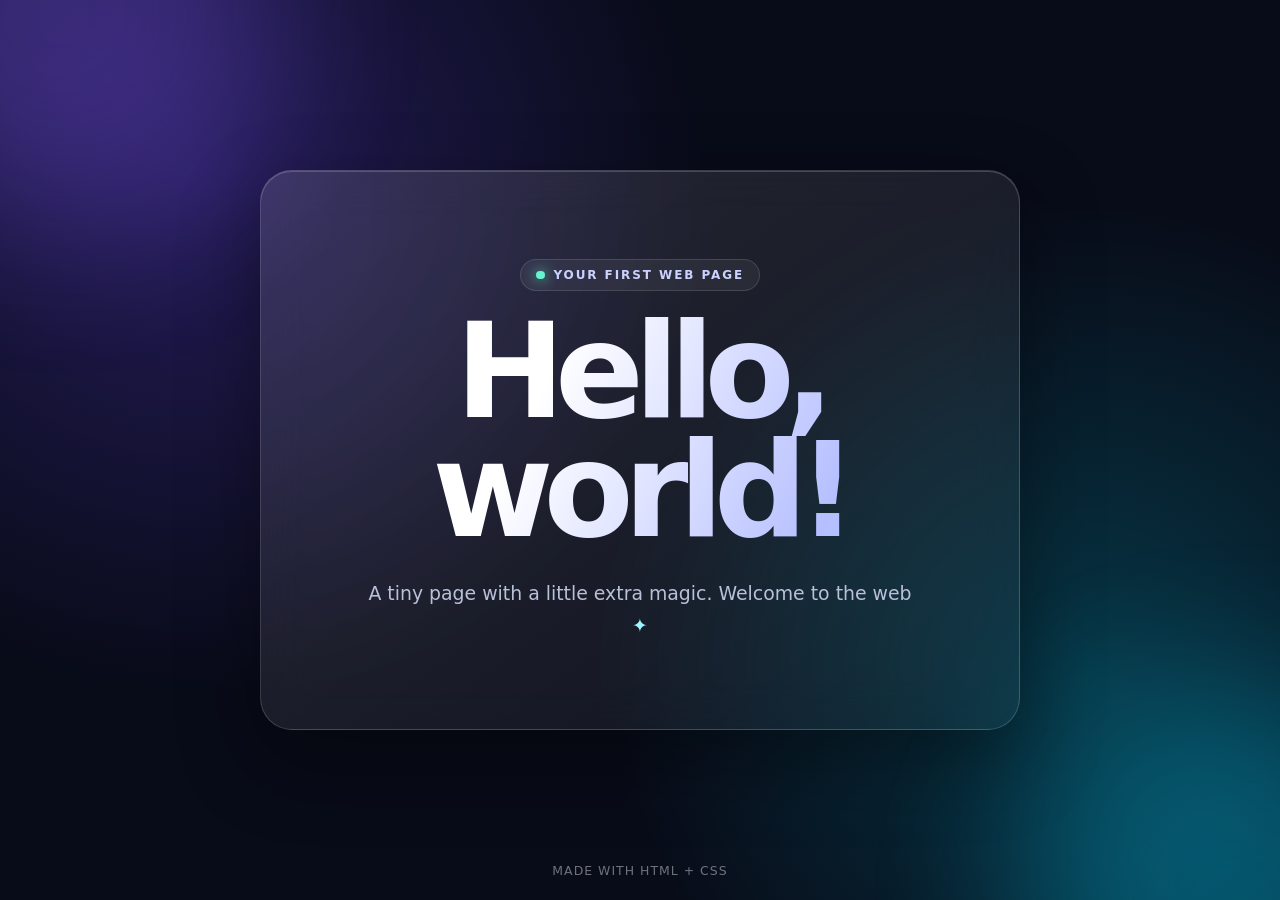
==== index.html @ 14d6f1de "first commit" ====
<!DOCTYPE html>
<html lang="en">
<head>
  <meta charset="UTF-8">
  <meta name="viewport" content="width=device-width, initial-scale=1.0">
  <meta name="theme-color" content="#080b18">
  <title>Hello, World!</title>
  <style>
    :root {
      color-scheme: dark;
      font-family: Inter, ui-sans-serif, system-ui, -apple-system, BlinkMacSystemFont, "Segoe UI", sans-serif;
      background: #080b18;
      color: #f8f9ff;
    }

    * {
      box-sizing: border-box;
    }

    body {
      min-height: 100vh;
      margin: 0;
      overflow: hidden;
      display: grid;
      place-items: center;
      background:
        radial-gradient(circle at 15% 20%, rgba(111, 72, 255, 0.28), transparent 32rem),
        radial-gradient(circle at 85% 75%, rgba(0, 229, 255, 0.20), transparent 30rem),
        #080b18;
    }

    body::before {
      content: "";
      position: fixed;
      inset: 0;
      pointer-events: none;
      opacity: 0.42;
      background-image: radial-gradient(rgba(255, 255, 255, 0.65) 0.7px, transparent 0.7px);
      background-size: 28px 28px;
      mask-image: linear-gradient(to bottom, black, transparent 85%);
    }

    .orb {
      position: fixed;
      width: 26rem;
      aspect-ratio: 1;
      border-radius: 50%;
      filter: blur(80px);
      opacity: 0.3;
      pointer-events: none;
      animation: drift 12s ease-in-out infinite alternate;
    }

    .orb.one {
      top: -12rem;
      left: -9rem;
      background: #865dff;
    }

    .orb.two {
      right: -10rem;
      bottom: -13rem;
      background: #00d4ff;
      animation-delay: -5s;
    }

    main {
      position: relative;
      width: min(90%, 760px);
      padding: clamp(2.5rem, 8vw, 5.5rem);
      text-align: center;
      isolation: isolate;
      border: 1px solid rgba(255, 255, 255, 0.16);
      border-radius: 32px;
      background: linear-gradient(145deg, rgba(255, 255, 255, 0.12), rgba(255, 255, 255, 0.035));
      box-shadow:
        0 30px 80px rgba(0, 0, 0, 0.38),
        inset 0 1px 0 rgba(255, 255, 255, 0.18);
      backdrop-filter: blur(24px);
      animation: arrive 900ms cubic-bezier(.2, .8, .2, 1) both;
    }

    .eyebrow {
      display: inline-flex;
      align-items: center;
      gap: 0.55rem;
      margin: 0 0 1.4rem;
      padding: 0.5rem 0.9rem;
      border: 1px solid rgba(255, 255, 255, 0.12);
      border-radius: 999px;
      color: #cbd2ff;
      background: rgba(255, 255, 255, 0.06);
      font-size: 0.75rem;
      font-weight: 700;
      letter-spacing: 0.16em;
      text-transform: uppercase;
    }

    .eyebrow::before {
      content: "";
      width: 0.55rem;
      aspect-ratio: 1;
      border-radius: 50%;
      background: #64f4cf;
      box-shadow: 0 0 14px #64f4cf;
      animation: pulse 2s ease-in-out infinite;
    }

    h1 {
      margin: 0;
      font-size: clamp(3.7rem, 12vw, 8.2rem);
      line-height: 0.9;
      letter-spacing: -0.075em;
      background: linear-gradient(115deg, #ffffff 18%, #b5bfff 45%, #70f0ff 78%, #ffffff);
      background-size: 200% auto;
      -webkit-background-clip: text;
      background-clip: text;
      color: transparent;
      animation: shine 6s linear infinite;
    }

    p {
      max-width: 34rem;
      margin: 1.7rem auto 0;
      color: #b9c0d9;
      font-size: clamp(1rem, 2.5vw, 1.18rem);
      line-height: 1.7;
    }

    .sparkle {
      display: inline-block;
      color: #9cf5ff;
      animation: twinkle 1.8s ease-in-out infinite;
    }

    footer {
      position: fixed;
      bottom: 1.4rem;
      color: rgba(255, 255, 255, 0.42);
      font-size: 0.78rem;
      letter-spacing: 0.08em;
    }

    @keyframes arrive {
      from { opacity: 0; transform: translateY(28px) scale(0.97); }
      to { opacity: 1; transform: translateY(0) scale(1); }
    }

    @keyframes shine {
      to { background-position: 200% center; }
    }

    @keyframes pulse {
      50% { opacity: 0.45; transform: scale(0.72); }
    }

    @keyframes twinkle {
      50% { transform: rotate(18deg) scale(1.35); text-shadow: 0 0 14px #70f0ff; }
    }

    @keyframes drift {
      to { transform: translate(5rem, 3rem) scale(1.1); }
    }

    @media (max-width: 520px) {
      main { border-radius: 24px; }
      h1 { line-height: 0.96; }
    }

    @media (prefers-reduced-motion: reduce) {
      *, *::before, *::after {
        animation-duration: 0.01ms !important;
        animation-iteration-count: 1 !important;
      }
    }
  </style>
</head>
<body>
  <div class="orb one" aria-hidden="true"></div>
  <div class="orb two" aria-hidden="true"></div>

  <main>
    <div class="eyebrow">Your first web page</div>
    <h1>Hello,<br>world!</h1>
    <p>
      A tiny page with a little extra magic.
      Welcome to the web <span class="sparkle" aria-hidden="true">✦</span>
    </p>
  </main>

  <footer>MADE WITH HTML + CSS</footer>
</body>
</html>
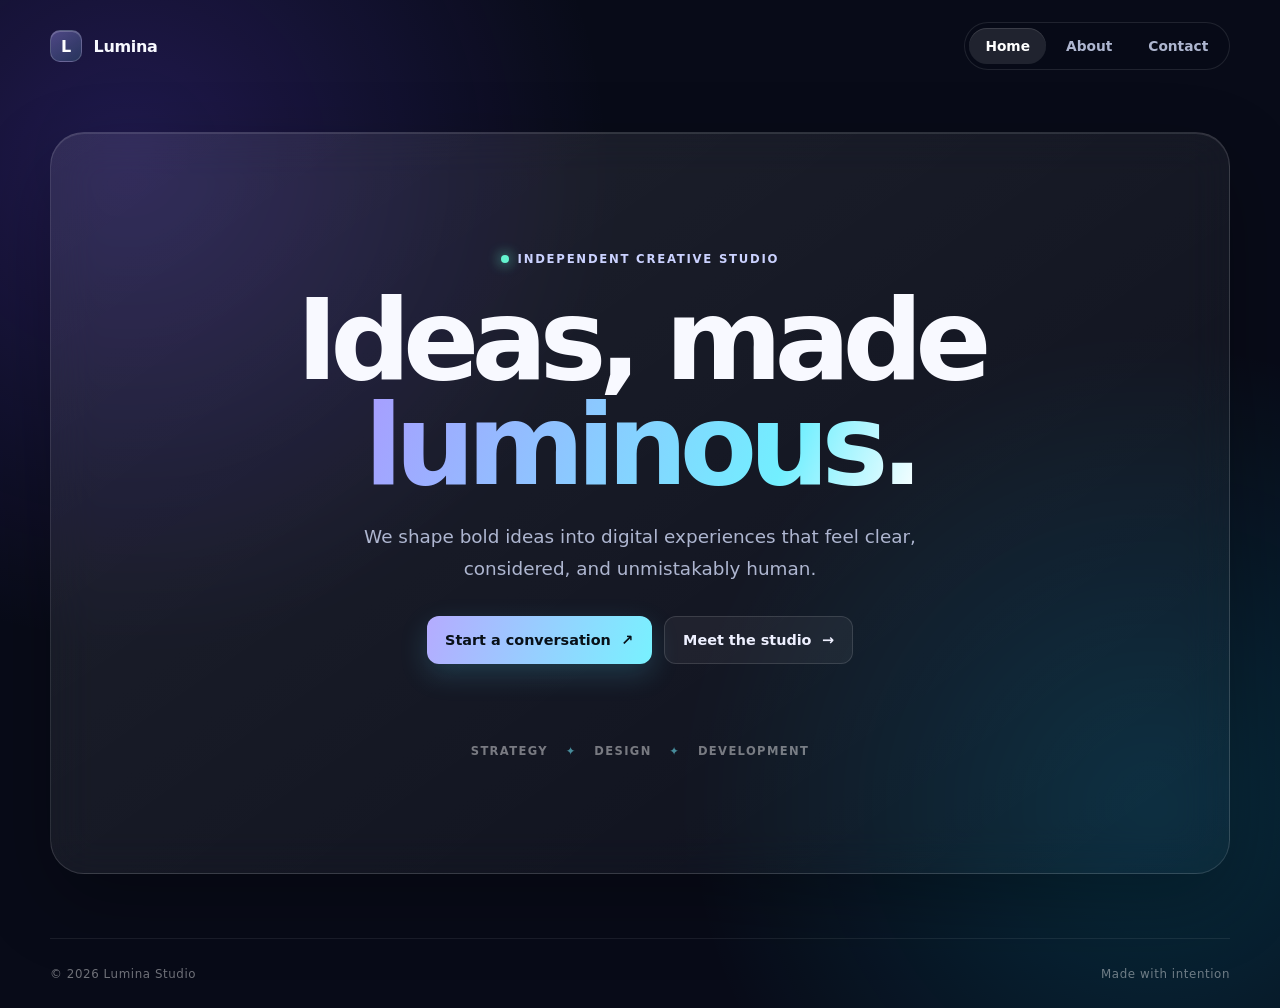
==== commit 65c21dfc: "about page" ====
--- a/index.html
+++ b/index.html
@@ -4,190 +4,55 @@
   <meta charset="UTF-8">
   <meta name="viewport" content="width=device-width, initial-scale=1.0">
   <meta name="theme-color" content="#080b18">
-  <title>Hello, World!</title>
-  <style>
-    :root {
-      color-scheme: dark;
-      font-family: Inter, ui-sans-serif, system-ui, -apple-system, BlinkMacSystemFont, "Segoe UI", sans-serif;
-      background: #080b18;
-      color: #f8f9ff;
-    }
-
-    * {
-      box-sizing: border-box;
-    }
-
-    body {
-      min-height: 100vh;
-      margin: 0;
-      overflow: hidden;
-      display: grid;
-      place-items: center;
-      background:
-        radial-gradient(circle at 15% 20%, rgba(111, 72, 255, 0.28), transparent 32rem),
-        radial-gradient(circle at 85% 75%, rgba(0, 229, 255, 0.20), transparent 30rem),
-        #080b18;
-    }
-
-    body::before {
-      content: "";
-      position: fixed;
-      inset: 0;
-      pointer-events: none;
-      opacity: 0.42;
-      background-image: radial-gradient(rgba(255, 255, 255, 0.65) 0.7px, transparent 0.7px);
-      background-size: 28px 28px;
-      mask-image: linear-gradient(to bottom, black, transparent 85%);
-    }
-
-    .orb {
-      position: fixed;
-      width: 26rem;
-      aspect-ratio: 1;
-      border-radius: 50%;
-      filter: blur(80px);
-      opacity: 0.3;
-      pointer-events: none;
-      animation: drift 12s ease-in-out infinite alternate;
-    }
-
-    .orb.one {
-      top: -12rem;
-      left: -9rem;
-      background: #865dff;
-    }
-
-    .orb.two {
-      right: -10rem;
-      bottom: -13rem;
-      background: #00d4ff;
-      animation-delay: -5s;
-    }
-
-    main {
-      position: relative;
-      width: min(90%, 760px);
-      padding: clamp(2.5rem, 8vw, 5.5rem);
-      text-align: center;
-      isolation: isolate;
-      border: 1px solid rgba(255, 255, 255, 0.16);
-      border-radius: 32px;
-      background: linear-gradient(145deg, rgba(255, 255, 255, 0.12), rgba(255, 255, 255, 0.035));
-      box-shadow:
-        0 30px 80px rgba(0, 0, 0, 0.38),
-        inset 0 1px 0 rgba(255, 255, 255, 0.18);
-      backdrop-filter: blur(24px);
-      animation: arrive 900ms cubic-bezier(.2, .8, .2, 1) both;
-    }
-
-    .eyebrow {
-      display: inline-flex;
-      align-items: center;
-      gap: 0.55rem;
-      margin: 0 0 1.4rem;
-      padding: 0.5rem 0.9rem;
-      border: 1px solid rgba(255, 255, 255, 0.12);
-      border-radius: 999px;
-      color: #cbd2ff;
-      background: rgba(255, 255, 255, 0.06);
-      font-size: 0.75rem;
-      font-weight: 700;
-      letter-spacing: 0.16em;
-      text-transform: uppercase;
-    }
-
-    .eyebrow::before {
-      content: "";
-      width: 0.55rem;
-      aspect-ratio: 1;
-      border-radius: 50%;
-      background: #64f4cf;
-      box-shadow: 0 0 14px #64f4cf;
-      animation: pulse 2s ease-in-out infinite;
-    }
-
-    h1 {
-      margin: 0;
-      font-size: clamp(3.7rem, 12vw, 8.2rem);
-      line-height: 0.9;
-      letter-spacing: -0.075em;
-      background: linear-gradient(115deg, #ffffff 18%, #b5bfff 45%, #70f0ff 78%, #ffffff);
-      background-size: 200% auto;
-      -webkit-background-clip: text;
-      background-clip: text;
-      color: transparent;
-      animation: shine 6s linear infinite;
-    }
-
-    p {
-      max-width: 34rem;
-      margin: 1.7rem auto 0;
-      color: #b9c0d9;
-      font-size: clamp(1rem, 2.5vw, 1.18rem);
-      line-height: 1.7;
-    }
-
-    .sparkle {
-      display: inline-block;
-      color: #9cf5ff;
-      animation: twinkle 1.8s ease-in-out infinite;
-    }
-
-    footer {
-      position: fixed;
-      bottom: 1.4rem;
-      color: rgba(255, 255, 255, 0.42);
-      font-size: 0.78rem;
-      letter-spacing: 0.08em;
-    }
-
-    @keyframes arrive {
-      from { opacity: 0; transform: translateY(28px) scale(0.97); }
-      to { opacity: 1; transform: translateY(0) scale(1); }
-    }
-
-    @keyframes shine {
-      to { background-position: 200% center; }
-    }
-
-    @keyframes pulse {
-      50% { opacity: 0.45; transform: scale(0.72); }
-    }
-
-    @keyframes twinkle {
-      50% { transform: rotate(18deg) scale(1.35); text-shadow: 0 0 14px #70f0ff; }
-    }
-
-    @keyframes drift {
-      to { transform: translate(5rem, 3rem) scale(1.1); }
-    }
-
-    @media (max-width: 520px) {
-      main { border-radius: 24px; }
-      h1 { line-height: 0.96; }
-    }
-
-    @media (prefers-reduced-motion: reduce) {
-      *, *::before, *::after {
-        animation-duration: 0.01ms !important;
-        animation-iteration-count: 1 !important;
-      }
-    }
-  </style>
+  <meta name="description" content="A small creative studio turning thoughtful ideas into memorable digital experiences.">
+  <title>Lumina — Digital experiences with a human pulse</title>
+  <link rel="stylesheet" href="styles.css">
 </head>
 <body>
-  <div class="orb one" aria-hidden="true"></div>
-  <div class="orb two" aria-hidden="true"></div>
+  <div class="orb orb-one" aria-hidden="true"></div>
+  <div class="orb orb-two" aria-hidden="true"></div>
 
-  <main>
-    <div class="eyebrow">Your first web page</div>
-    <h1>Hello,<br>world!</h1>
-    <p>
-      A tiny page with a little extra magic.
-      Welcome to the web <span class="sparkle" aria-hidden="true">✦</span>
-    </p>
+  <header class="site-header">
+    <a class="brand" href="index.html" aria-label="Lumina home">
+      <span class="brand-mark" aria-hidden="true">L</span>
+      <span>Lumina</span>
+    </a>
+    <nav aria-label="Main navigation">
+      <a class="active" href="index.html" aria-current="page">Home</a>
+      <a href="about.html">About</a>
+      <a href="contact.html">Contact</a>
+    </nav>
+  </header>
+
+  <main class="home-main">
+    <section class="hero glass">
+      <div class="eyebrow">Independent creative studio</div>
+      <h1>Ideas, made <span>luminous.</span></h1>
+      <p class="hero-copy">
+        We shape bold ideas into digital experiences that feel clear,
+        considered, and unmistakably human.
+      </p>
+      <div class="button-row">
+        <a class="button button-primary" href="contact.html">
+          Start a conversation <span aria-hidden="true">↗</span>
+        </a>
+        <a class="button button-quiet" href="about.html">
+          Meet the studio <span aria-hidden="true">→</span>
+        </a>
+      </div>
+      <div class="hero-meta" aria-label="Studio principles">
+        <span>Strategy</span>
+        <span>Design</span>
+        <span>Development</span>
+      </div>
+    </section>
   </main>
 
-  <footer>MADE WITH HTML + CSS</footer>
+  <footer class="site-footer">
+    <span>© <span data-year></span> Lumina Studio</span>
+    <span>Made with intention</span>
+  </footer>
+
+  <script src="script.js"></script>
 </body>
 </html>
--- a/styles.css
+++ b/styles.css
@@ -0,0 +1,447 @@
+:root {
+  color-scheme: dark;
+  --ink: #f8f9ff;
+  --muted: #aeb6d0;
+  --line: rgba(255, 255, 255, 0.13);
+  --violet: #a89cff;
+  --cyan: #72efff;
+  --mint: #64f4cf;
+  font-family: Inter, ui-sans-serif, system-ui, -apple-system, BlinkMacSystemFont, "Segoe UI", sans-serif;
+  background: #080b18;
+  color: var(--ink);
+}
+
+* { box-sizing: border-box; }
+html { scroll-behavior: smooth; }
+
+body {
+  min-height: 100vh;
+  margin: 0;
+  overflow-x: hidden;
+  display: flex;
+  flex-direction: column;
+  background:
+    radial-gradient(circle at 10% 16%, rgba(111, 72, 255, 0.23), transparent 30rem),
+    radial-gradient(circle at 90% 80%, rgba(0, 212, 255, 0.16), transparent 29rem),
+    #080b18;
+}
+
+body::before {
+  content: "";
+  position: fixed;
+  inset: 0;
+  z-index: -2;
+  pointer-events: none;
+  opacity: 0.3;
+  background-image: radial-gradient(rgba(255, 255, 255, 0.7) 0.65px, transparent 0.65px);
+  background-size: 30px 30px;
+  mask-image: linear-gradient(to bottom, black, transparent 88%);
+}
+
+a { color: inherit; text-decoration: none; }
+
+.orb {
+  position: fixed;
+  z-index: -1;
+  width: 26rem;
+  aspect-ratio: 1;
+  border-radius: 50%;
+  filter: blur(90px);
+  opacity: 0.25;
+  pointer-events: none;
+  animation: drift 13s ease-in-out infinite alternate;
+}
+
+.orb-one { top: -13rem; left: -10rem; background: #865dff; }
+.orb-two { right: -11rem; bottom: -14rem; background: #00d4ff; animation-delay: -6s; }
+
+.site-header,
+.site-footer,
+.home-main,
+.page-main {
+  width: min(calc(100% - 2.5rem), 1180px);
+  margin-inline: auto;
+}
+
+.site-header {
+  min-height: 92px;
+  display: flex;
+  align-items: center;
+  justify-content: space-between;
+  gap: 2rem;
+  animation: arrive 700ms ease both;
+}
+
+.brand {
+  display: inline-flex;
+  align-items: center;
+  gap: 0.72rem;
+  font-weight: 760;
+  letter-spacing: -0.02em;
+}
+
+.brand-mark {
+  width: 2rem;
+  aspect-ratio: 1;
+  display: grid;
+  place-items: center;
+  border: 1px solid rgba(255, 255, 255, 0.18);
+  border-radius: 10px;
+  background: linear-gradient(145deg, rgba(168, 156, 255, 0.38), rgba(114, 239, 255, 0.14));
+  color: #fff;
+  box-shadow: inset 0 1px 0 rgba(255, 255, 255, 0.2);
+}
+
+nav {
+  display: flex;
+  align-items: center;
+  gap: 0.25rem;
+  padding: 0.3rem;
+  border: 1px solid rgba(255, 255, 255, 0.1);
+  border-radius: 999px;
+  background: rgba(8, 11, 24, 0.48);
+  backdrop-filter: blur(18px);
+}
+
+nav a {
+  padding: 0.62rem 1rem;
+  border-radius: 999px;
+  color: #aeb6d0;
+  font-size: 0.86rem;
+  font-weight: 650;
+  transition: color 180ms ease, background 180ms ease;
+}
+
+nav a:hover,
+nav a:focus-visible { color: #fff; }
+
+nav a.active {
+  color: #fff;
+  background: rgba(255, 255, 255, 0.1);
+  box-shadow: inset 0 1px 0 rgba(255, 255, 255, 0.12);
+}
+
+.glass {
+  border: 1px solid var(--line);
+  background: linear-gradient(145deg, rgba(255, 255, 255, 0.095), rgba(255, 255, 255, 0.025));
+  box-shadow: 0 28px 75px rgba(0, 0, 0, 0.28), inset 0 1px 0 rgba(255, 255, 255, 0.11);
+  backdrop-filter: blur(22px);
+}
+
+.home-main {
+  flex: 1;
+  display: grid;
+  place-items: center;
+  padding-block: 2.5rem 4rem;
+}
+
+.hero {
+  width: 100%;
+  padding: clamp(3rem, 9vw, 7.5rem) clamp(1.5rem, 8vw, 7.2rem);
+  text-align: center;
+  border-radius: 34px;
+  animation: arrive 800ms 80ms cubic-bezier(.2, .8, .2, 1) both;
+}
+
+.eyebrow {
+  display: inline-flex;
+  align-items: center;
+  gap: 0.55rem;
+  margin-bottom: 1.35rem;
+  color: #cbd2ff;
+  font-size: 0.73rem;
+  font-weight: 760;
+  letter-spacing: 0.15em;
+  text-transform: uppercase;
+}
+
+.eyebrow::before {
+  content: "";
+  width: 0.5rem;
+  aspect-ratio: 1;
+  border-radius: 50%;
+  background: var(--mint);
+  box-shadow: 0 0 13px var(--mint);
+  animation: pulse 2s ease-in-out infinite;
+}
+
+h1, h2, p { margin-top: 0; }
+
+h1 {
+  margin-bottom: 1.5rem;
+  font-size: clamp(3.4rem, 8.8vw, 7.4rem);
+  line-height: 0.93;
+  letter-spacing: -0.07em;
+}
+
+h1 span {
+  background: linear-gradient(112deg, var(--violet), var(--cyan) 75%, #fff);
+  -webkit-background-clip: text;
+  background-clip: text;
+  color: transparent;
+}
+
+.hero-copy,
+.page-intro > p,
+.contact-intro > p {
+  color: var(--muted);
+  font-size: clamp(1rem, 2vw, 1.15rem);
+  line-height: 1.7;
+}
+
+.hero-copy {
+  max-width: 38rem;
+  margin: 0 auto 2rem;
+}
+
+.button-row {
+  display: flex;
+  justify-content: center;
+  flex-wrap: wrap;
+  gap: 0.75rem;
+}
+
+.button {
+  min-height: 3rem;
+  display: inline-flex;
+  align-items: center;
+  justify-content: center;
+  gap: 0.65rem;
+  padding: 0.8rem 1.15rem;
+  border: 0;
+  border-radius: 12px;
+  font: inherit;
+  font-size: 0.9rem;
+  font-weight: 720;
+  cursor: pointer;
+  transition: transform 180ms ease, box-shadow 180ms ease;
+}
+
+.button:hover { transform: translateY(-2px); }
+
+.button-primary {
+  color: #081018;
+  background: linear-gradient(110deg, #b5abff, #78f2ff);
+  box-shadow: 0 10px 28px rgba(84, 222, 255, 0.18);
+}
+
+.button-primary:hover { box-shadow: 0 14px 34px rgba(84, 222, 255, 0.27); }
+
+.button-quiet {
+  border: 1px solid var(--line);
+  color: #eef0ff;
+  background: rgba(255, 255, 255, 0.05);
+}
+
+.hero-meta {
+  margin-top: clamp(3rem, 7vw, 5rem);
+  display: flex;
+  align-items: center;
+  justify-content: center;
+  gap: 1.1rem;
+  color: rgba(255, 255, 255, 0.43);
+  font-size: 0.72rem;
+  font-weight: 700;
+  letter-spacing: 0.12em;
+  text-transform: uppercase;
+}
+
+.hero-meta span + span::before {
+  content: "✦";
+  margin-right: 1.1rem;
+  color: rgba(114, 239, 255, 0.55);
+}
+
+.page-main {
+  flex: 1;
+  padding: clamp(3.5rem, 7vw, 6.5rem) 0;
+}
+
+.page-intro { max-width: 900px; animation: arrive 750ms 60ms ease both; }
+.page-intro h1, .contact-intro h1 { font-size: clamp(3.3rem, 8vw, 6.8rem); }
+.page-intro > p { max-width: 44rem; }
+
+.about-grid {
+  display: grid;
+  grid-template-columns: repeat(3, 1fr);
+  gap: 1rem;
+  margin-top: clamp(3rem, 6vw, 5rem);
+}
+
+.story-card {
+  min-height: 260px;
+  padding: 1.6rem;
+  border-radius: 22px;
+  animation: arrive 700ms ease both;
+}
+
+.story-card:nth-child(2) { animation-delay: 90ms; }
+.story-card:nth-child(3) { animation-delay: 180ms; }
+
+.card-number {
+  display: block;
+  margin-bottom: 4rem;
+  color: var(--cyan);
+  font-size: 0.72rem;
+  font-weight: 750;
+  letter-spacing: 0.12em;
+}
+
+.story-card h2, .form-card h2 {
+  margin-bottom: 0.7rem;
+  font-size: 1.35rem;
+  letter-spacing: -0.035em;
+}
+
+.story-card p {
+  margin-bottom: 0;
+  color: var(--muted);
+  line-height: 1.65;
+}
+
+.manifesto {
+  margin-top: 1rem;
+  padding: clamp(1.6rem, 5vw, 3rem);
+  border-radius: 22px;
+  display: flex;
+  align-items: end;
+  justify-content: space-between;
+  gap: 2rem;
+}
+
+.quote {
+  max-width: 42rem;
+  margin-bottom: 0;
+  font-size: clamp(1.35rem, 3vw, 2.2rem);
+  line-height: 1.35;
+  letter-spacing: -0.035em;
+}
+
+.text-link {
+  flex: 0 0 auto;
+  color: var(--cyan);
+  font-size: 0.88rem;
+  font-weight: 720;
+}
+
+.contact-layout {
+  display: grid;
+  grid-template-columns: minmax(0, 0.9fr) minmax(480px, 1.1fr);
+  align-items: start;
+  gap: clamp(2rem, 6vw, 6rem);
+}
+
+.contact-intro { padding-top: 1.5rem; animation: arrive 700ms ease both; }
+.contact-intro > p { max-width: 35rem; }
+
+.contact-details {
+  display: grid;
+  gap: 1.6rem;
+  margin-top: 3rem;
+}
+
+.contact-details > div { display: grid; gap: 0.35rem; }
+
+.detail-label {
+  color: #7f89a8;
+  font-size: 0.7rem;
+  font-weight: 750;
+  letter-spacing: 0.13em;
+  text-transform: uppercase;
+}
+
+.contact-details a { color: var(--cyan); }
+
+.form-card {
+  padding: clamp(1.5rem, 4vw, 2.5rem);
+  border-radius: 26px;
+  animation: arrive 760ms 90ms ease both;
+}
+
+.form-card h2 { margin-bottom: 1.8rem; }
+form { display: grid; gap: 1.15rem; }
+.field-row { display: grid; grid-template-columns: 1fr 1fr; gap: 1rem; }
+
+label {
+  display: grid;
+  gap: 0.55rem;
+  color: #dce0f2;
+  font-size: 0.78rem;
+  font-weight: 680;
+}
+
+input, select, textarea {
+  width: 100%;
+  border: 1px solid rgba(255, 255, 255, 0.12);
+  border-radius: 11px;
+  outline: none;
+  padding: 0.88rem 0.95rem;
+  color: #f8f9ff;
+  background: rgba(3, 6, 16, 0.42);
+  font: inherit;
+  font-size: 0.9rem;
+  transition: border-color 180ms ease, box-shadow 180ms ease;
+}
+
+input::placeholder, textarea::placeholder { color: #69728e; }
+select { color-scheme: dark; }
+textarea { resize: vertical; min-height: 125px; }
+
+input:focus, select:focus, textarea:focus {
+  border-color: rgba(114, 239, 255, 0.58);
+  box-shadow: 0 0 0 3px rgba(114, 239, 255, 0.08);
+}
+
+.submit-button { justify-self: start; min-width: 150px; }
+.form-status { min-height: 1.3rem; margin: 0; color: var(--mint); font-size: 0.82rem; }
+
+.site-footer {
+  min-height: 70px;
+  display: flex;
+  justify-content: space-between;
+  align-items: center;
+  gap: 1rem;
+  border-top: 1px solid rgba(255, 255, 255, 0.08);
+  color: rgba(255, 255, 255, 0.42);
+  font-size: 0.74rem;
+  letter-spacing: 0.05em;
+}
+
+.site-footer a:hover { color: #fff; }
+
+@keyframes arrive {
+  from { opacity: 0; transform: translateY(22px); }
+  to { opacity: 1; transform: translateY(0); }
+}
+
+@keyframes pulse { 50% { opacity: 0.42; transform: scale(0.72); } }
+@keyframes drift { to { transform: translate(4rem, 3rem) scale(1.1); } }
+
+@media (max-width: 850px) {
+  .about-grid { grid-template-columns: 1fr; }
+  .story-card { min-height: auto; }
+  .card-number { margin-bottom: 2.4rem; }
+  .manifesto { align-items: start; flex-direction: column; }
+  .contact-layout { grid-template-columns: 1fr; }
+  .contact-intro { padding-top: 0; }
+}
+
+@media (max-width: 560px) {
+  .site-header { min-height: 78px; gap: 0.7rem; }
+  .brand > span:last-child { display: none; }
+  nav a { padding: 0.56rem 0.7rem; font-size: 0.78rem; }
+  .hero { border-radius: 24px; }
+  h1 { letter-spacing: -0.06em; }
+  .hero-meta { gap: 0.55rem; }
+  .hero-meta span + span::before { margin-right: 0.55rem; }
+  .field-row { grid-template-columns: 1fr; }
+  .site-footer { align-items: flex-start; flex-direction: column; justify-content: center; }
+}
+
+@media (prefers-reduced-motion: reduce) {
+  html { scroll-behavior: auto; }
+  *, *::before, *::after {
+    animation-duration: 0.01ms !important;
+    animation-iteration-count: 1 !important;
+  }
+}
